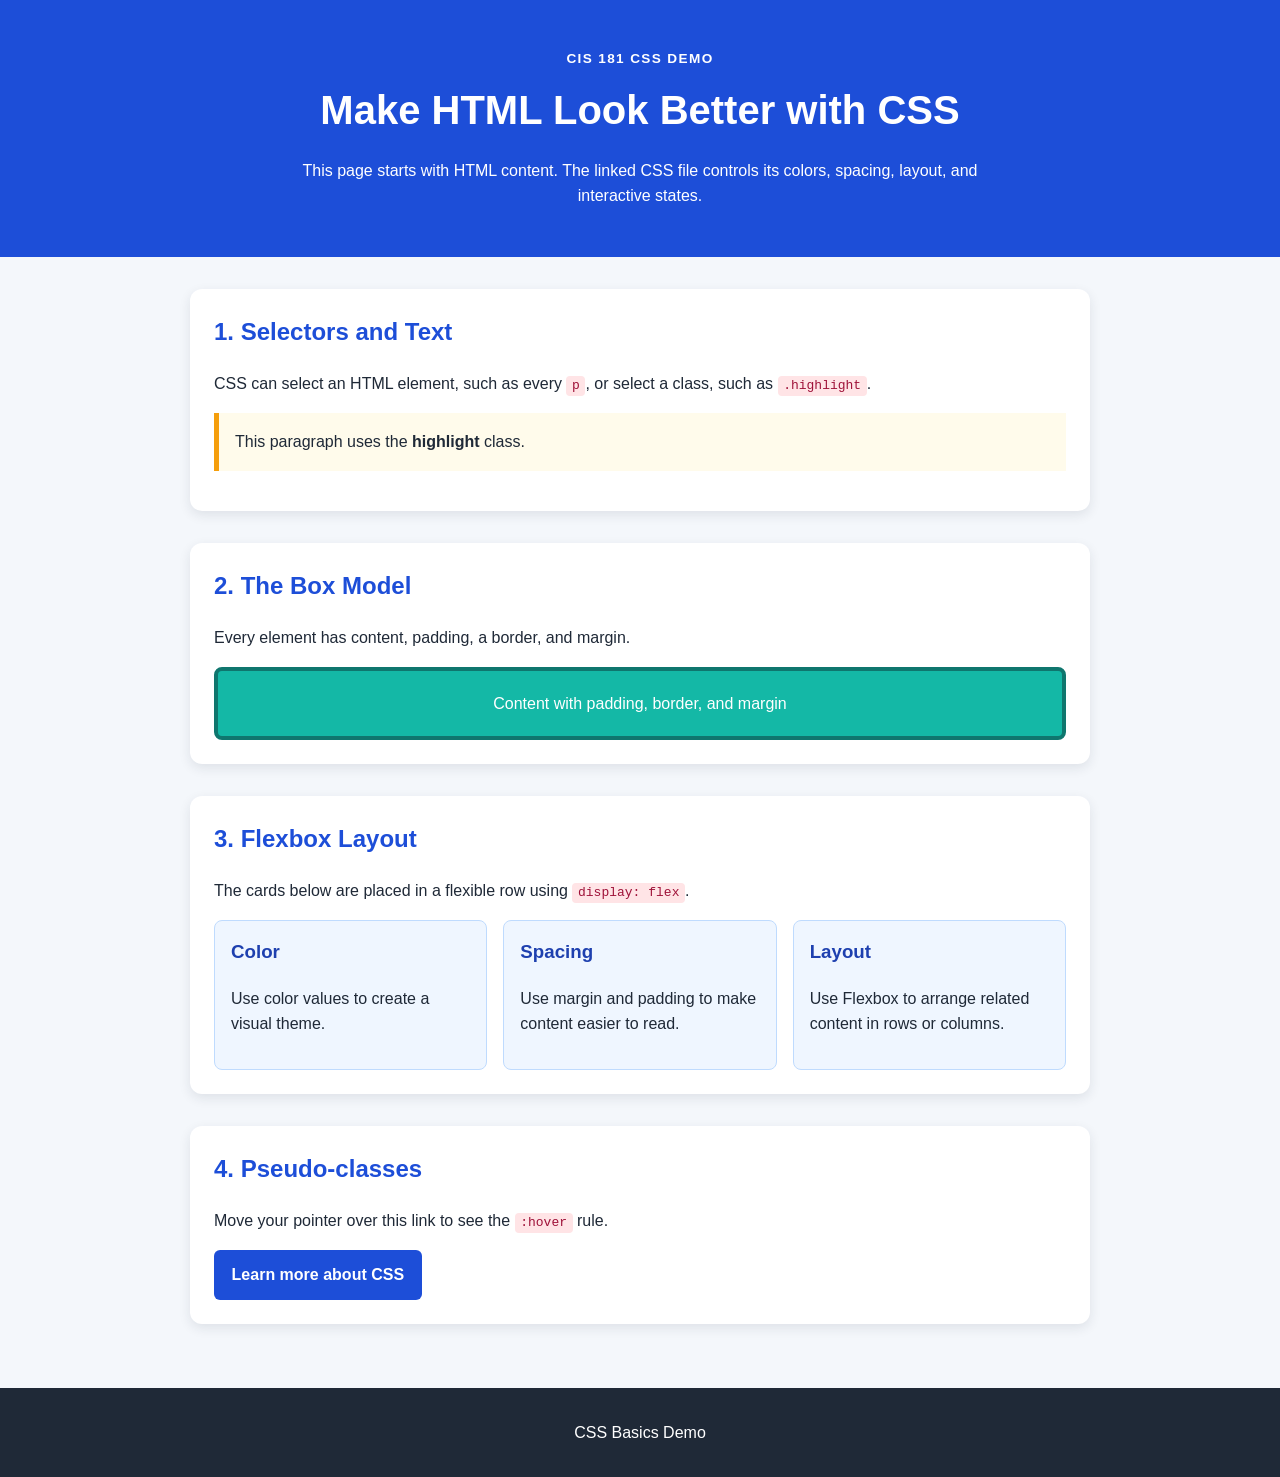
==== demo/Demo 1-4/index.html @ 27eef146 "Add CSS demo folders" ====
<!DOCTYPE html>
<html lang="en">
<head>
  <meta charset="UTF-8">
  <meta name="viewport" content="width=device-width, initial-scale=1.0">
  <title>CSS Basics Demo</title>
  <link rel="stylesheet" href="style.css">
</head>
<body>
  <header class="site-header">
    <p class="eyebrow">CIS 181 CSS DEMO</p>
    <h1>Make HTML Look Better with CSS</h1>
    <p class="intro">This page starts with HTML content. The linked CSS file controls its colors, spacing, layout, and interactive states.</p>
  </header>
  <main>
    <section class="lesson-section">
      <h2>1. Selectors and Text</h2>
      <p>CSS can select an HTML element, such as every <code>p</code>, or select a class, such as <code>.highlight</code>.</p>
      <p class="highlight">This paragraph uses the <strong>highlight</strong> class.</p>
    </section>
    <section class="lesson-section">
      <h2>2. The Box Model</h2>
      <p>Every element has content, padding, a border, and margin.</p>
      <div class="box-model-example">Content with padding, border, and margin</div>
    </section>
    <section class="lesson-section">
      <h2>3. Flexbox Layout</h2>
      <p>The cards below are placed in a flexible row using <code>display: flex</code>.</p>
      <div class="card-row">
        <article class="card"><h3>Color</h3><p>Use color values to create a visual theme.</p></article>
        <article class="card"><h3>Spacing</h3><p>Use margin and padding to make content easier to read.</p></article>
        <article class="card"><h3>Layout</h3><p>Use Flexbox to arrange related content in rows or columns.</p></article>
      </div>
    </section>
    <section class="lesson-section action-section">
      <h2>4. Pseudo-classes</h2>
      <p>Move your pointer over this link to see the <code>:hover</code> rule.</p>
      <a class="demo-button" href="https://developer.mozilla.org/en-US/docs/Learn_web_development/Core/Styling_basics" target="_blank" rel="noreferrer">Learn more about CSS</a>
    </section>
  </main>
  <footer><p>CSS Basics Demo</p></footer>
</body>
</html>
---- demo/Demo 1-4/style.css ----
/* Element selector: applies to the whole page */
body {
  margin: 0;
  font-family: Arial, sans-serif;
  color: #1f2937;
  background-color: #f4f7fb;
  line-height: 1.6;
}

/* Class selector: styles the page heading area */
.site-header {
  padding: 3rem 1.5rem;
  color: white;
  text-align: center;
  background-color: #1d4ed8;
}

.site-header h1 { margin: 0; font-size: 2.5rem; }
.eyebrow { margin: 0 0 0.5rem; font-size: 0.85rem; font-weight: bold; letter-spacing: 0.1em; }
.intro { max-width: 680px; margin: 1rem auto 0; }

main { max-width: 900px; margin: 0 auto; padding: 2rem 1.5rem; }
.lesson-section { margin-bottom: 2rem; padding: 1.5rem; border-radius: 12px; background-color: white; box-shadow: 0 4px 12px rgb(31 41 55 / 10%); }
h2 { margin-top: 0; color: #1d4ed8; }
code { padding: 0.15rem 0.35rem; border-radius: 4px; color: #9f1239; background-color: #ffe4e6; }

/* This class changes one paragraph */
.highlight { padding: 1rem; border-left: 5px solid #f59e0b; background-color: #fffbeb; }

/* Box model: content + padding + border + margin */
.box-model-example { margin-top: 1rem; padding: 1.25rem; border: 4px solid #0f766e; border-radius: 8px; color: white; text-align: center; background-color: #14b8a6; }

/* Flexbox puts the cards in a row and adds space between them */
.card-row { display: flex; gap: 1rem; }
.card { flex: 1; padding: 1rem; border: 1px solid #bfdbfe; border-radius: 8px; background-color: #eff6ff; }
.card h3 { margin-top: 0; color: #1e40af; }

.demo-button { display: inline-block; padding: 0.75rem 1.1rem; border-radius: 6px; color: white; font-weight: bold; text-decoration: none; background-color: #1d4ed8; }
/* Pseudo-class: changes the link when the pointer is over it */
.demo-button:hover { background-color: #1e3a8a; transform: translateY(-2px); }
footer { padding: 1rem; color: white; text-align: center; background-color: #1f2937; }

/* Media query: stacks cards on smaller screens */
@media (max-width: 650px) {
  .site-header h1 { font-size: 2rem; }
  .card-row { flex-direction: column; }
}
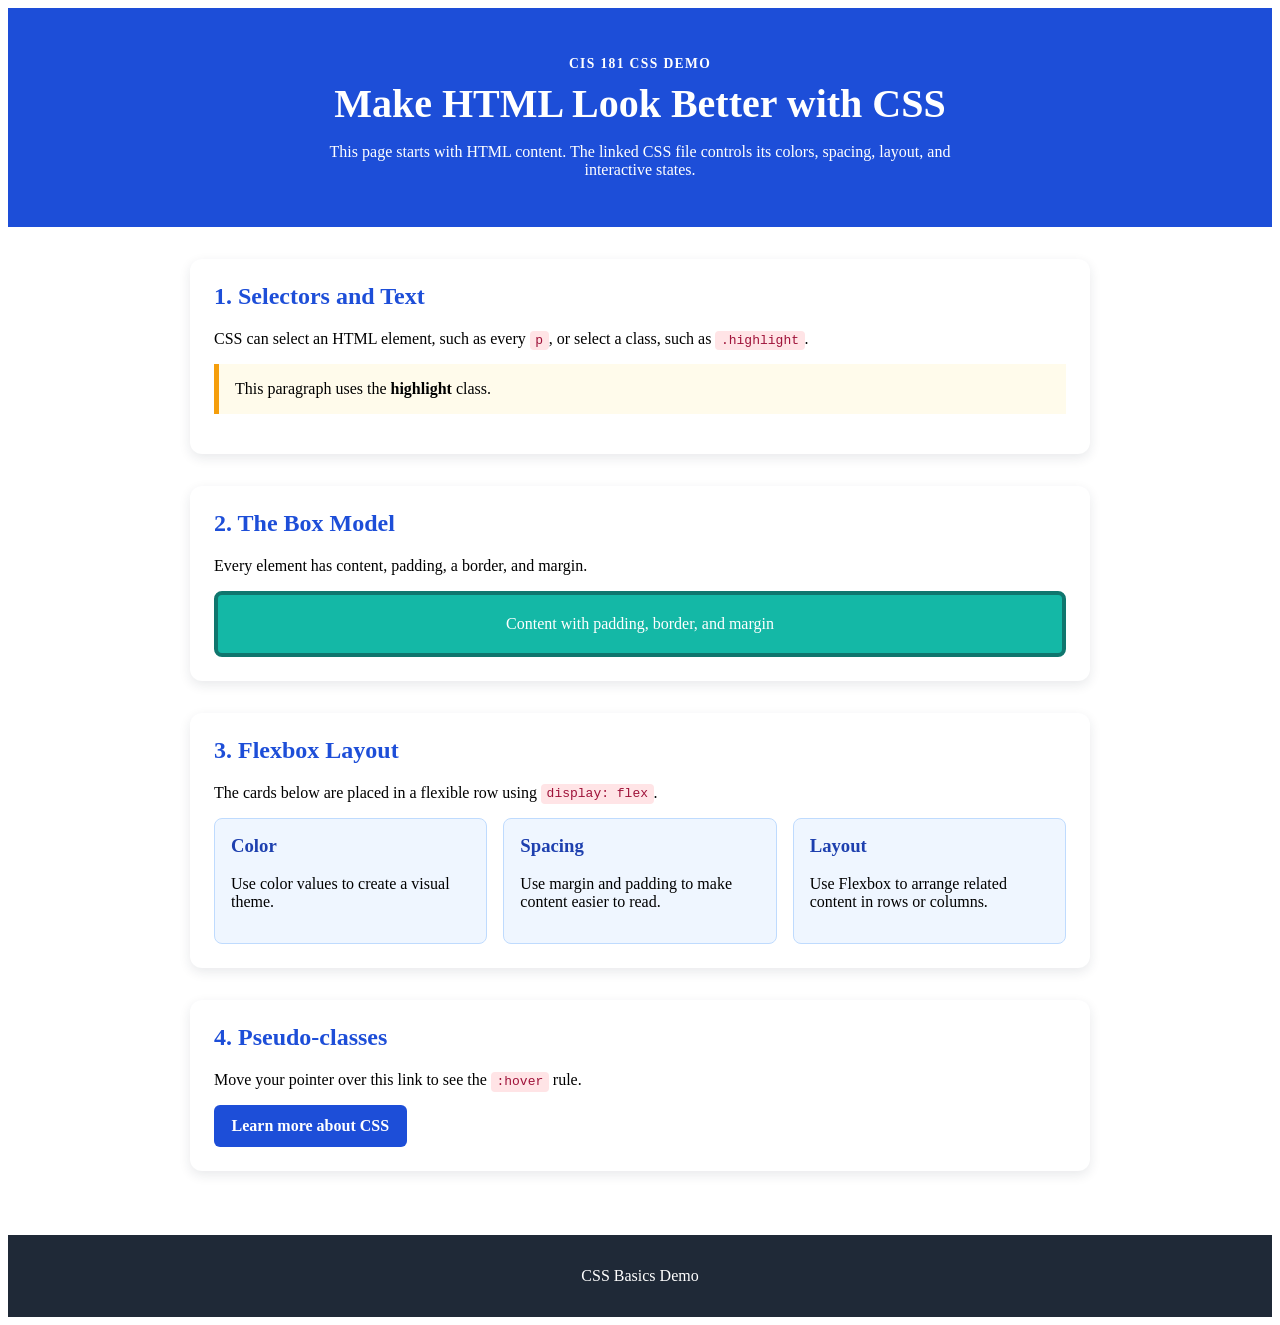
==== commit 91008ba3: "1-3 finished" ====
--- a/demo/Demo 1-4/index.html
+++ b/demo/Demo 1-4/index.html
@@ -5,6 +5,8 @@
   <meta name="viewport" content="width=device-width, initial-scale=1.0">
   <title>CSS Basics Demo</title>
   <link rel="stylesheet" href="style.css">
+  <link rel="stylesheet" href="style2.css">
+
 </head>
 <body>
   <header class="site-header">
--- a/demo/Demo 1-4/style.css
+++ b/demo/Demo 1-4/style.css
@@ -1,3 +1,37 @@
+<<<<<<< HEAD
+body {
+ margin:0;
+ font-family: Arial, Helvetica, sans-serif;
+ color: #333;
+ background-color: #f4f4f4;
+ line-height: 1.6;
+}
+
+.site-header {
+ padding: 3rem l.5rem;
+ text-align: center;
+ color: white;
+ background-color: blue;
+}
+
+.eyebrow {
+ margin: 0 0 0.5rem;
+ font-size: 0.85rem;
+ font-weight: bold;
+ letter-spacing: 0.1rem;
+}
+
+.intro {
+    max-width: 680px;
+ margin: 1rem auto;
+}
+
+.main {
+    max-width: 900px;
+ margin: 0uto;
+padding: 2rem 1.5rem;
+}
+=======
 /* Element selector: applies to the whole page */
 body {
   margin: 0;
@@ -10,38 +44,123 @@
 /* Class selector: styles the page heading area */
 .site-header {
   padding: 3rem 1.5rem;
+  text-align: center;
   color: white;
-  text-align: center;
   background-color: #1d4ed8;
 }
 
-.site-header h1 { margin: 0; font-size: 2.5rem; }
-.eyebrow { margin: 0 0 0.5rem; font-size: 0.85rem; font-weight: bold; letter-spacing: 0.1em; }
-.intro { max-width: 680px; margin: 1rem auto 0; }
+.site-header h1 {
+  margin: 0;
+  font-size: 2.5rem;
+}
 
-main { max-width: 900px; margin: 0 auto; padding: 2rem 1.5rem; }
-.lesson-section { margin-bottom: 2rem; padding: 1.5rem; border-radius: 12px; background-color: white; box-shadow: 0 4px 12px rgb(31 41 55 / 10%); }
-h2 { margin-top: 0; color: #1d4ed8; }
-code { padding: 0.15rem 0.35rem; border-radius: 4px; color: #9f1239; background-color: #ffe4e6; }
+.eyebrow {
+  margin: 0 0 0.5rem;
+  font-size: 0.85rem;
+  font-weight: bold;
+  letter-spacing: 0.1em;
+}
+
+.intro {
+  max-width: 680px;
+  margin: 1rem auto 0;
+}
+
+/* Element selector with a class selector */
+main {
+  max-width: 900px;
+  margin: 0 auto;
+  padding: 2rem 1.5rem;
+}
+
+.lesson-section {
+  margin-bottom: 2rem;
+  padding: 1.5rem;
+  background-color: white;
+  border-radius: 12px;
+  box-shadow: 0 4px 12px rgb(31 41 55 / 10%);
+}
+
+h2 {
+  margin-top: 0;
+  color: #1d4ed8;
+}
+
+code {
+  padding: 0.15rem 0.35rem;
+  border-radius: 4px;
+  color: #9f1239;
+  background-color: #ffe4e6;
+}
 
 /* This class changes one paragraph */
-.highlight { padding: 1rem; border-left: 5px solid #f59e0b; background-color: #fffbeb; }
+.highlight {
+  padding: 1rem;
+  border-left: 5px solid #f59e0b;
+  background-color: #fffbeb;
+}
 
 /* Box model: content + padding + border + margin */
-.box-model-example { margin-top: 1rem; padding: 1.25rem; border: 4px solid #0f766e; border-radius: 8px; color: white; text-align: center; background-color: #14b8a6; }
+.box-model-example {
+  margin-top: 1rem;
+  padding: 1.25rem;
+  border: 4px solid #0f766e;
+  border-radius: 8px;
+  color: white;
+  text-align: center;
+  background-color: #14b8a6;
+}
 
 /* Flexbox puts the cards in a row and adds space between them */
-.card-row { display: flex; gap: 1rem; }
-.card { flex: 1; padding: 1rem; border: 1px solid #bfdbfe; border-radius: 8px; background-color: #eff6ff; }
-.card h3 { margin-top: 0; color: #1e40af; }
+.card-row {
+  display: flex;
+  gap: 1rem;
+}
 
-.demo-button { display: inline-block; padding: 0.75rem 1.1rem; border-radius: 6px; color: white; font-weight: bold; text-decoration: none; background-color: #1d4ed8; }
+.card {
+  flex: 1;
+  padding: 1rem;
+  border: 1px solid #bfdbfe;
+  border-radius: 8px;
+  background-color: #eff6ff;
+}
+
+.card h3 {
+  margin-top: 0;
+  color: #1e40af;
+}
+
+.demo-button {
+  display: inline-block;
+  padding: 0.75rem 1.1rem;
+  border-radius: 6px;
+  color: white;
+  font-weight: bold;
+  text-decoration: none;
+  background-color: #1d4ed8;
+}
+
 /* Pseudo-class: changes the link when the pointer is over it */
-.demo-button:hover { background-color: #1e3a8a; transform: translateY(-2px); }
-footer { padding: 1rem; color: white; text-align: center; background-color: #1f2937; }
+.demo-button:hover {
+  background-color: #1e3a8a;
+  transform: translateY(-2px);
+}
+
+footer {
+  padding: 1rem;
+  color: white;
+  text-align: center;
+  background-color: #1f2937;
+}
 
 /* Media query: stacks cards on smaller screens */
 @media (max-width: 650px) {
-  .site-header h1 { font-size: 2rem; }
-  .card-row { flex-direction: column; }
+  .site-header h1 {
+    font-size: 2rem;
+  }
+
+  .card-row {
+    flex-direction: column;
+  }
 }
+>>>>>>> 6e367d79b30f59f9fe75fde9673c04d0c3451a3d
